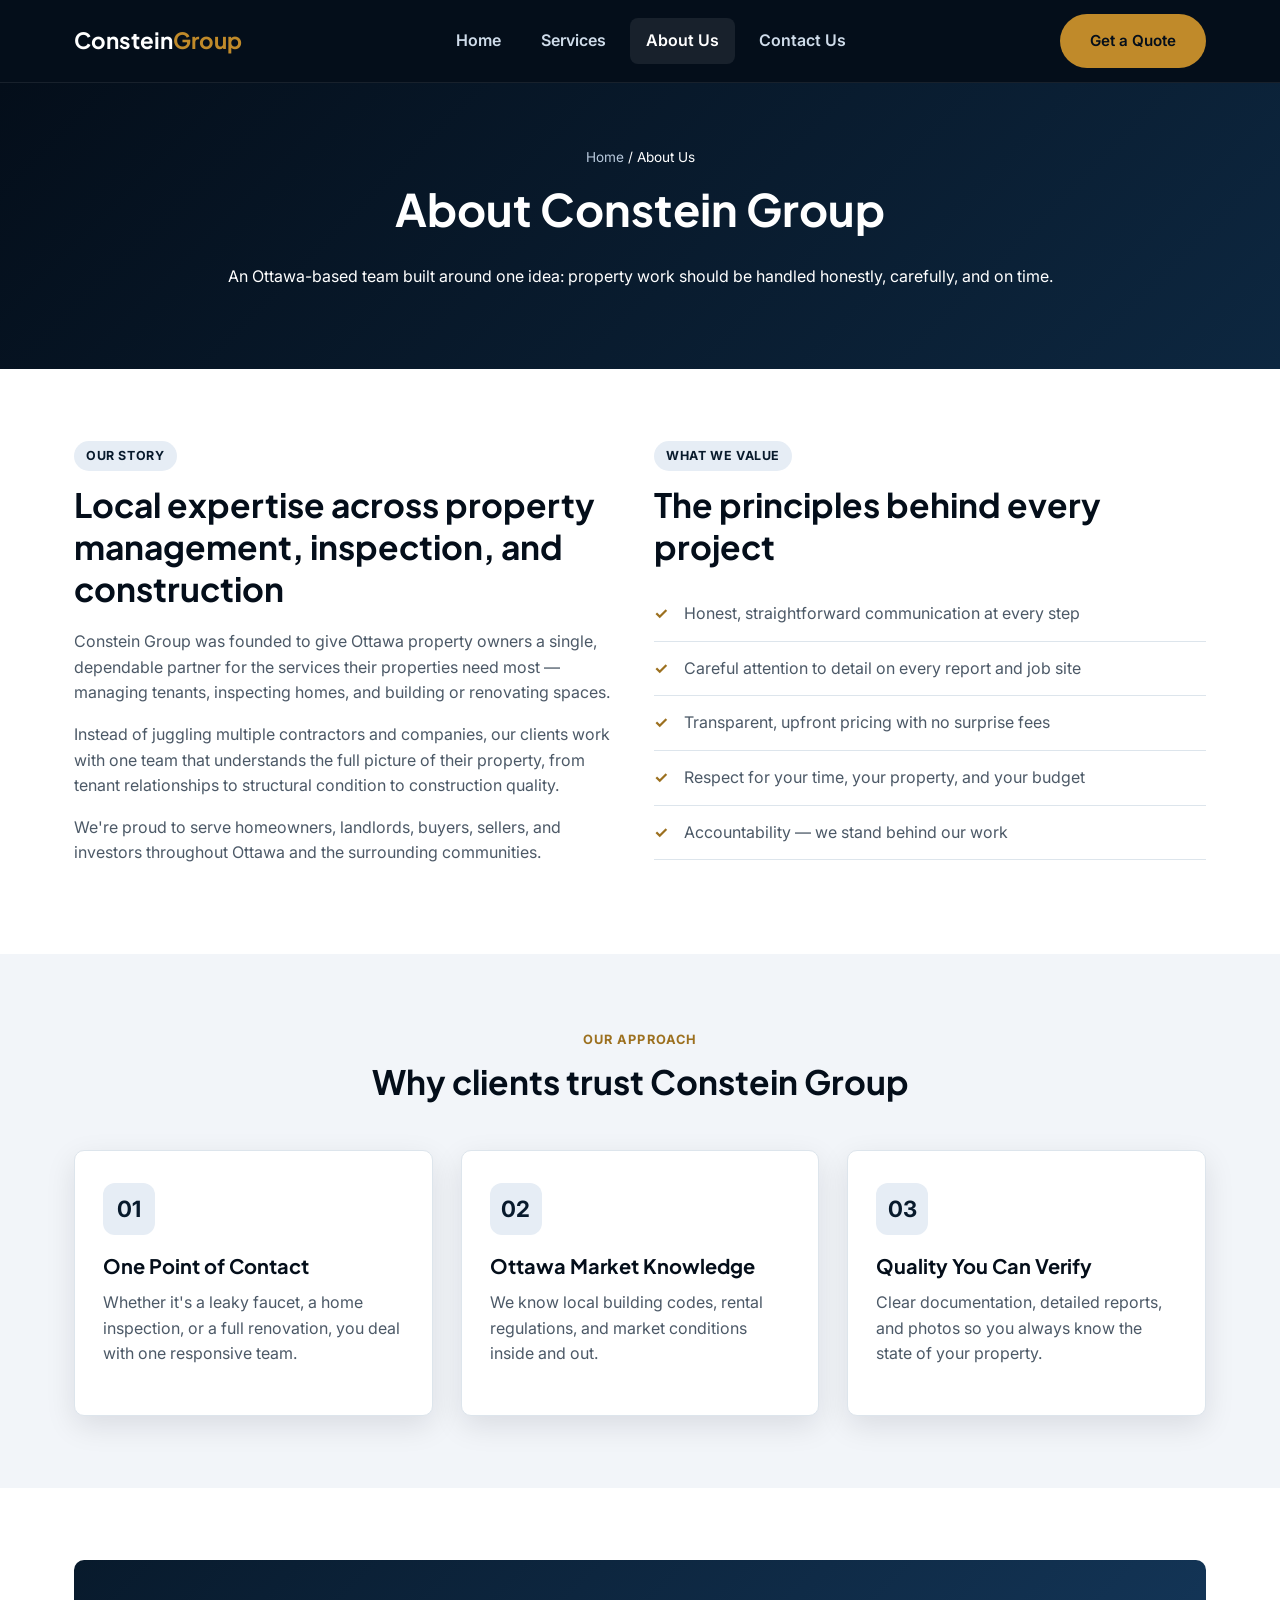
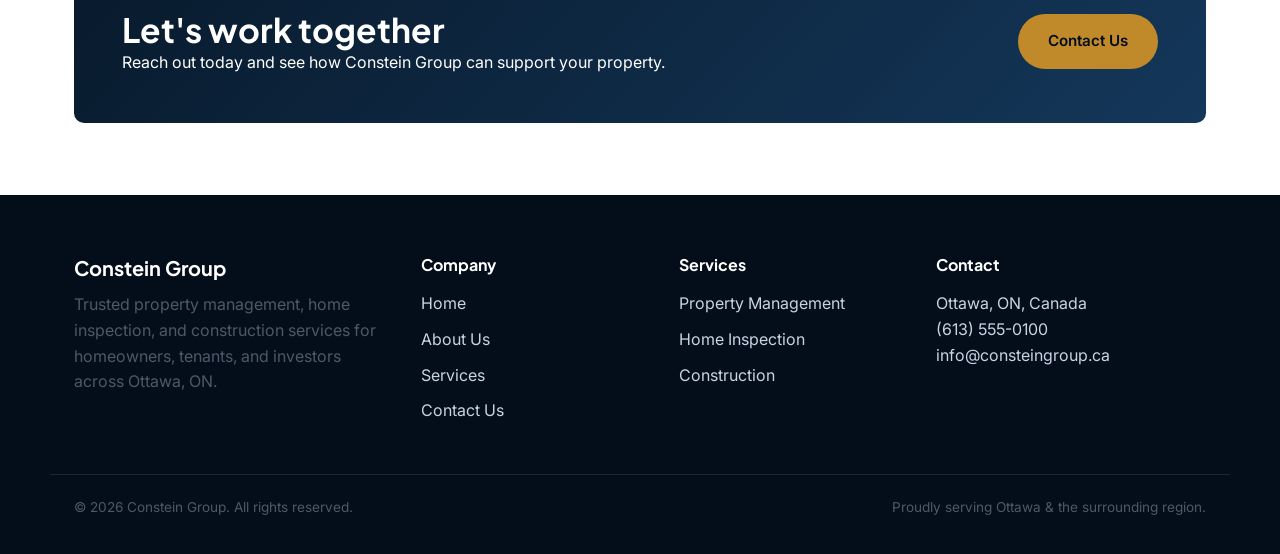
==== about.html @ 107b1545 "Add Constein Group static site: pages, SEO, dark navy theme" ====
<!DOCTYPE html>
<html lang="en-CA">
<head>
<meta charset="UTF-8">
<meta name="viewport" content="width=device-width, initial-scale=1.0">
<title>About Us | Constein Group — Ottawa Property Management & Construction</title>
<meta name="description" content="Learn about Constein Group, an Ottawa-based team delivering property management, home inspection, and construction services with honesty and attention to detail.">
<link rel="canonical" href="https://consteingroup.ca/about.html">
<meta property="og:type" content="website">
<meta property="og:title" content="About Us | Constein Group">
<meta property="og:description" content="An Ottawa-based team delivering property management, home inspection, and construction services.">
<meta property="og:url" content="https://consteingroup.ca/about.html">
<meta name="robots" content="index, follow">
<link rel="preconnect" href="https://fonts.googleapis.com">
<link rel="preconnect" href="https://fonts.gstatic.com" crossorigin>
<link rel="stylesheet" href="https://fonts.googleapis.com/css2?family=Inter:wght@400;500;600;700&family=Plus+Jakarta+Sans:wght@600;700;800&display=swap">
<link rel="stylesheet" href="css/style.css">
</head>
<body>
<a class="skip-link" href="#main">Skip to content</a>

<header class="site-header">
  <div class="container header-inner">
    <a href="index.html" class="logo">Constein<span>Group</span></a>
    <nav class="main-nav" id="main-nav" aria-label="Primary">
      <ul>
        <li><a href="index.html">Home</a></li>
        <li class="has-dropdown">
          <a href="services.html">Services</a>
          <ul class="dropdown">
            <li><a href="property-management.html">Property Management</a></li>
            <li><a href="home-inspection.html">Home Inspection</a></li>
            <li><a href="construction.html">Construction</a></li>
          </ul>
        </li>
        <li><a href="about.html">About Us</a></li>
        <li><a href="contact.html">Contact Us</a></li>
      </ul>
    </nav>
    <a href="contact.html" class="btn btn-accent header-cta">Get a Quote</a>
    <button class="nav-toggle" id="nav-toggle" aria-label="Toggle navigation menu" aria-expanded="false">
      <span></span><span></span><span></span>
    </button>
  </div>
</header>

<main id="main">
  <section class="page-hero">
    <div class="container">
      <p class="breadcrumbs"><a href="index.html">Home</a> / About Us</p>
      <h1>About Constein Group</h1>
      <p>An Ottawa-based team built around one idea: property work should be handled honestly, carefully, and on time.</p>
    </div>
  </section>

  <section class="section">
    <div class="container">
      <div class="grid-2">
        <div>
          <span class="badge">Our Story</span>
          <h2>Local expertise across property management, inspection, and construction</h2>
          <p>Constein Group was founded to give Ottawa property owners a single, dependable partner for the services their properties need most — managing tenants, inspecting homes, and building or renovating spaces.</p>
          <p>Instead of juggling multiple contractors and companies, our clients work with one team that understands the full picture of their property, from tenant relationships to structural condition to construction quality.</p>
          <p>We're proud to serve homeowners, landlords, buyers, sellers, and investors throughout Ottawa and the surrounding communities.</p>
        </div>
        <div>
          <span class="badge">What We Value</span>
          <h2>The principles behind every project</h2>
          <ul class="value-list">
            <li>Honest, straightforward communication at every step</li>
            <li>Careful attention to detail on every report and job site</li>
            <li>Transparent, upfront pricing with no surprise fees</li>
            <li>Respect for your time, your property, and your budget</li>
            <li>Accountability — we stand behind our work</li>
          </ul>
        </div>
      </div>
    </div>
  </section>

  <section class="section section-alt">
    <div class="container">
      <div class="section-head">
        <span class="eyebrow">Our approach</span>
        <h2>Why clients trust Constein Group</h2>
      </div>
      <div class="grid-3">
        <div class="card">
          <div class="icon">01</div>
          <h3>One Point of Contact</h3>
          <p>Whether it's a leaky faucet, a home inspection, or a full renovation, you deal with one responsive team.</p>
        </div>
        <div class="card">
          <div class="icon">02</div>
          <h3>Ottawa Market Knowledge</h3>
          <p>We know local building codes, rental regulations, and market conditions inside and out.</p>
        </div>
        <div class="card">
          <div class="icon">03</div>
          <h3>Quality You Can Verify</h3>
          <p>Clear documentation, detailed reports, and photos so you always know the state of your property.</p>
        </div>
      </div>
    </div>
  </section>

  <section class="section">
    <div class="container">
      <div class="cta-band">
        <div>
          <h2>Let's work together</h2>
          <p>Reach out today and see how Constein Group can support your property.</p>
        </div>
        <a href="contact.html" class="btn btn-accent">Contact Us</a>
      </div>
    </div>
  </section>
</main>

<footer class="site-footer">
  <div class="container footer-grid">
    <div>
      <h3>Constein Group</h3>
      <p>Trusted property management, home inspection, and construction services for homeowners, tenants, and investors across Ottawa, ON.</p>
    </div>
    <div>
      <h4>Company</h4>
      <ul>
        <li><a href="index.html">Home</a></li>
        <li><a href="about.html">About Us</a></li>
        <li><a href="services.html">Services</a></li>
        <li><a href="contact.html">Contact Us</a></li>
      </ul>
    </div>
    <div>
      <h4>Services</h4>
      <ul>
        <li><a href="property-management.html">Property Management</a></li>
        <li><a href="home-inspection.html">Home Inspection</a></li>
        <li><a href="construction.html">Construction</a></li>
      </ul>
    </div>
    <div>
      <h4>Contact</h4>
      <address>
        Ottawa, ON, Canada<br>
        <a href="tel:+16135550100">(613) 555-0100</a><br>
        <a href="mailto:info@consteingroup.ca">info@consteingroup.ca</a>
      </address>
    </div>
  </div>
  <div class="footer-bottom container">
    <p>&copy; <span id="year"></span> Constein Group. All rights reserved.</p>
    <p>Proudly serving Ottawa &amp; the surrounding region.</p>
  </div>
</footer>
<script src="js/main.js"></script>
</body>
</html>
---- css/style.css ----
/* =========================================================
   Constein Group — global stylesheet
   ========================================================= */

:root {
  --navy-900: #040e1a;
  --navy-800: #081a2c;
  --navy-700: #0d2740;
  --navy-600: #14375a;
  --navy-500: #1d4a73;
  --navy-100: #e6edf5;
  --navy-050: #f2f5f9;
  --accent: #c08a2a;
  --accent-dark: #9c701f;
  --text-main: #17212c;
  --text-muted: #4c5967;
  --white: #ffffff;
  --border: #dde5ec;
  --radius: 10px;
  --shadow: 0 10px 30px rgba(4, 14, 26, 0.1);
  --shadow-lg: 0 20px 50px rgba(4, 14, 26, 0.2);
  --max-width: 1180px;
  --font-heading: "Plus Jakarta Sans", "Segoe UI", Arial, sans-serif;
  --font-body: "Inter", "Segoe UI", Arial, sans-serif;
  --transition-fast: 0.18s ease;
  --transition-med: 0.35s cubic-bezier(0.22, 1, 0.36, 1);
}

* { box-sizing: border-box; }
html { scroll-behavior: smooth; }

body {
  margin: 0;
  font-family: var(--font-body);
  color: var(--text-main);
  background: var(--white);
  line-height: 1.6;
  -webkit-font-smoothing: antialiased;
}

h1, h2, h3, h4 {
  font-family: var(--font-heading);
  color: var(--navy-900);
  line-height: 1.25;
  margin: 0 0 0.6em;
}

h1 { font-size: clamp(2rem, 4vw, 2.8rem); }
h2 { font-size: clamp(1.6rem, 3vw, 2.1rem); }
h3 { font-size: 1.25rem; }

p { margin: 0 0 1em; color: var(--text-muted); }

a {
  color: var(--navy-600);
  text-decoration: none;
  transition: color var(--transition-fast), opacity var(--transition-fast);
}
a:hover, a:focus { color: var(--accent-dark); }

img { max-width: 100%; display: block; }

.container {
  max-width: var(--max-width);
  margin: 0 auto;
  padding: 0 24px;
}

.section { padding: 72px 0; }
.section-alt { background: var(--navy-050); }
.section-navy {
  background: linear-gradient(135deg, var(--navy-900), var(--navy-700));
  color: var(--white);
}
.section-navy h2, .section-navy p, .section-navy h3 { color: var(--white); }

.section-head { max-width: 700px; margin: 0 auto 3rem; text-align: center; }
.section-head .eyebrow {
  display: inline-block;
  color: var(--accent-dark);
  font-weight: 700;
  letter-spacing: 0.08em;
  text-transform: uppercase;
  font-size: 0.8rem;
  margin-bottom: 0.6rem;
}

/* Buttons */
.btn {
  display: inline-flex;
  align-items: center;
  gap: 8px;
  padding: 13px 28px;
  border-radius: 999px;
  font-weight: 600;
  font-size: 0.95rem;
  border: 2px solid transparent;
  cursor: pointer;
  transition: transform var(--transition-fast), background var(--transition-fast), color var(--transition-fast), box-shadow var(--transition-fast);
}
.btn:hover { transform: translateY(-2px); }
.btn:active { transform: translateY(0); }
.btn-accent {
  background: var(--accent);
  color: var(--navy-900);
}
.btn-accent:hover { background: var(--accent-dark); color: var(--white); box-shadow: 0 10px 24px rgba(192, 138, 42, 0.35); }
.btn-outline {
  background: transparent;
  border-color: var(--white);
  color: var(--white);
}
.btn-outline:hover { background: var(--white); color: var(--navy-900); }
.btn-navy {
  background: var(--navy-800);
  color: var(--white);
}
.btn-navy:hover { background: var(--navy-900); }
.btn-block { width: 100%; justify-content: center; }

/* =========================
   Header / Navigation
   ========================= */
.site-header {
  position: sticky;
  top: 0;
  z-index: 100;
  background: var(--navy-900);
  border-bottom: 1px solid rgba(255, 255, 255, 0.08);
  transition: box-shadow var(--transition-med);
}
.site-header.scrolled { box-shadow: 0 12px 30px rgba(4, 14, 26, 0.35); }
.header-inner {
  display: flex;
  align-items: center;
  justify-content: space-between;
  height: 82px;
  gap: 24px;
}
.logo {
  font-family: var(--font-heading);
  font-weight: 700;
  font-size: 1.4rem;
  color: var(--white);
  white-space: nowrap;
  transition: opacity var(--transition-fast);
}
.logo:hover { opacity: 0.85; color: var(--white); }
.logo span { color: var(--accent); }

.main-nav { flex: 1; }
.main-nav > ul {
  list-style: none;
  display: flex;
  gap: 8px;
  margin: 0;
  padding: 0;
  justify-content: center;
}
.main-nav > ul > li { position: relative; }
.main-nav > ul > li > a {
  display: block;
  padding: 10px 16px;
  font-weight: 600;
  color: #cfdcea;
  border-radius: 8px;
  transition: background var(--transition-fast), color var(--transition-fast);
}
.main-nav > ul > li > a:hover,
.main-nav > ul > li.active > a { background: rgba(255, 255, 255, 0.08); color: var(--white); }

.has-dropdown .dropdown {
  list-style: none;
  margin: 0;
  padding: 10px;
  position: absolute;
  top: calc(100% + 6px);
  left: 0;
  background: var(--navy-800);
  border: 1px solid rgba(255, 255, 255, 0.1);
  border-radius: var(--radius);
  box-shadow: var(--shadow-lg);
  min-width: 240px;
  opacity: 0;
  visibility: hidden;
  transform: translateY(6px);
  transition: opacity var(--transition-med), transform var(--transition-med), visibility var(--transition-med);
}
.has-dropdown:hover .dropdown,
.has-dropdown:focus-within .dropdown {
  opacity: 1;
  visibility: visible;
  transform: translateY(0);
}
.dropdown li a {
  display: block;
  padding: 10px 12px;
  border-radius: 8px;
  color: #cfdcea;
  font-weight: 500;
}
.dropdown li a:hover { background: rgba(255, 255, 255, 0.08); color: var(--white); }

.header-cta { white-space: nowrap; }

.nav-toggle {
  display: none;
  flex-direction: column;
  justify-content: center;
  gap: 5px;
  width: 42px;
  height: 42px;
  background: none;
  border: 1px solid rgba(255, 255, 255, 0.2);
  border-radius: 8px;
  cursor: pointer;
  transition: background var(--transition-fast);
}
.nav-toggle:hover { background: rgba(255, 255, 255, 0.08); }
.nav-toggle span {
  display: block;
  height: 2px;
  width: 20px;
  margin: 0 auto;
  background: var(--white);
  transition: all 0.2s ease;
}

/* =========================
   Hero
   ========================= */
.hero {
  background: linear-gradient(135deg, var(--navy-900) 0%, var(--navy-700) 55%, var(--navy-600) 100%);
  color: var(--white);
  padding: 88px 0;
}
.hero-inner {
  display: grid;
  grid-template-columns: 1.1fr 0.9fr;
  gap: 48px;
  align-items: center;
}
.hero h1, .hero p { color: var(--white); }
.hero .eyebrow {
  display: inline-block;
  background: rgba(201, 151, 46, 0.18);
  color: var(--accent);
  font-weight: 700;
  letter-spacing: 0.08em;
  text-transform: uppercase;
  font-size: 0.78rem;
  padding: 6px 14px;
  border-radius: 999px;
  margin-bottom: 18px;
}
.hero p.lead { font-size: 1.15rem; color: #d7e3ef; max-width: 540px; }
.hero-actions { display: flex; gap: 14px; margin-top: 28px; flex-wrap: wrap; }
.hero-stats {
  display: grid;
  grid-template-columns: repeat(3, 1fr);
  gap: 16px;
  margin-top: 40px;
  max-width: 480px;
}
.hero-stats div {
  background: rgba(255, 255, 255, 0.06);
  border: 1px solid rgba(255, 255, 255, 0.15);
  border-radius: var(--radius);
  padding: 16px;
  text-align: center;
}
.hero-stats strong { display: block; font-size: 1.6rem; color: var(--accent); font-family: var(--font-heading); }
.hero-stats span { font-size: 0.82rem; color: #cfdcea; }

.hero-panel {
  background: rgba(255, 255, 255, 0.06);
  border: 1px solid rgba(255, 255, 255, 0.16);
  border-radius: var(--radius);
  padding: 32px;
}
.hero-panel ul { list-style: none; margin: 0; padding: 0; }
.hero-panel li {
  display: flex;
  gap: 12px;
  padding: 12px 0;
  border-bottom: 1px solid rgba(255, 255, 255, 0.12);
  color: #e5edf5;
}
.hero-panel li:last-child { border-bottom: none; }
.hero-panel li .tick {
  color: var(--accent);
  font-weight: 700;
}

/* Page header for interior pages */
.page-hero {
  background: linear-gradient(135deg, var(--navy-900), var(--navy-700));
  color: var(--white);
  padding: 64px 0;
  text-align: center;
}
.page-hero h1, .page-hero p { color: var(--white); }
.breadcrumbs { font-size: 0.85rem; color: #b9cadd; margin-bottom: 12px; }
.breadcrumbs a { color: #b9cadd; }
.breadcrumbs a:hover { color: var(--accent); }

/* =========================
   Cards / grids
   ========================= */
.grid-3 {
  display: grid;
  grid-template-columns: repeat(3, 1fr);
  gap: 28px;
}
.grid-2 {
  display: grid;
  grid-template-columns: repeat(2, 1fr);
  gap: 28px;
}

.card {
  background: var(--white);
  border: 1px solid var(--border);
  border-radius: var(--radius);
  padding: 32px 28px;
  box-shadow: var(--shadow);
  transition: transform 0.2s ease, box-shadow 0.2s ease;
}
.card:hover { transform: translateY(-4px); box-shadow: var(--shadow-lg); }
.card .icon {
  width: 52px;
  height: 52px;
  border-radius: 12px;
  background: var(--navy-100);
  color: var(--navy-800);
  display: flex;
  align-items: center;
  justify-content: center;
  font-size: 1.4rem;
  margin-bottom: 18px;
  font-weight: 700;
}
.card ul { padding-left: 18px; color: var(--text-muted); margin: 0; }
.card-link { font-weight: 700; display: inline-block; margin-top: 8px; }

.service-card { text-align: left; }

.subservice-list {
  list-style: none;
  margin: 0;
  padding: 0;
  display: grid;
  gap: 20px;
}
.subservice-list li {
  background: var(--white);
  border: 1px solid var(--border);
  border-radius: var(--radius);
  padding: 24px 28px;
  box-shadow: var(--shadow);
  transition: transform var(--transition-fast), box-shadow var(--transition-fast), border-color var(--transition-fast);
}
.subservice-list li:hover {
  transform: translateY(-3px);
  box-shadow: var(--shadow-lg);
  border-color: var(--navy-500);
}
.subservice-list h3 { margin-bottom: 6px; }
.subservice-list h3::before {
  content: "";
  display: inline-block;
  width: 8px;
  height: 8px;
  background: var(--accent);
  border-radius: 50%;
  margin-right: 10px;
}

.process-steps {
  list-style: none;
  margin: 0;
  padding: 0;
  display: grid;
  grid-template-columns: repeat(4, 1fr);
  gap: 20px;
  counter-reset: step;
}
.process-steps li {
  counter-increment: step;
  background: var(--white);
  border: 1px solid var(--border);
  border-radius: var(--radius);
  padding: 26px 20px;
  text-align: center;
  transition: transform var(--transition-fast), box-shadow var(--transition-fast);
}
.process-steps li:hover { transform: translateY(-3px); box-shadow: var(--shadow); }
.process-steps li::before {
  content: counter(step);
  display: flex;
  align-items: center;
  justify-content: center;
  width: 40px;
  height: 40px;
  margin: 0 auto 14px;
  border-radius: 50%;
  background: var(--navy-900);
  color: var(--accent);
  font-family: var(--font-heading);
  font-weight: 700;
  transition: transform var(--transition-fast);
}
.process-steps li:hover::before { transform: scale(1.08); }

.value-list { list-style: none; margin: 0; padding: 0; }
.value-list li {
  padding: 14px 0;
  border-bottom: 1px solid var(--border);
  color: var(--text-muted);
  padding-left: 30px;
  position: relative;
}
.value-list li::before {
  content: "\2713";
  position: absolute;
  left: 0;
  color: var(--accent-dark);
  font-weight: 700;
}

.cta-band {
  background: linear-gradient(135deg, var(--navy-800), var(--navy-600));
  color: var(--white);
  border-radius: var(--radius);
  padding: 48px;
  display: flex;
  align-items: center;
  justify-content: space-between;
  gap: 24px;
  flex-wrap: wrap;
}
.cta-band h2, .cta-band p { color: var(--white); margin: 0; }

/* =========================
   Contact / form
   ========================= */
.contact-grid {
  display: grid;
  grid-template-columns: 1fr 1fr;
  gap: 48px;
  align-items: start;
}
.contact-form {
  background: var(--white);
  border: 1px solid var(--border);
  border-radius: var(--radius);
  padding: 36px;
  box-shadow: var(--shadow);
}
.form-row { margin-bottom: 20px; }
.form-row label {
  display: block;
  font-weight: 600;
  margin-bottom: 8px;
  color: var(--navy-900);
  font-size: 0.92rem;
}
.form-row input,
.form-row select,
.form-row textarea {
  width: 100%;
  padding: 12px 14px;
  border: 1px solid var(--border);
  border-radius: 8px;
  font-family: var(--font-body);
  font-size: 0.95rem;
  color: var(--text-main);
  background: var(--navy-050);
}
.form-row input:focus,
.form-row select:focus,
.form-row textarea:focus {
  outline: 2px solid var(--navy-500);
  outline-offset: 1px;
  background: var(--white);
}
.form-two { display: grid; grid-template-columns: 1fr 1fr; gap: 20px; }
.form-note { font-size: 0.82rem; color: var(--text-muted); margin-top: 8px; }

.contact-info-list { list-style: none; margin: 0 0 32px; padding: 0; }
.contact-info-list li {
  display: flex;
  gap: 16px;
  padding: 18px 0;
  border-bottom: 1px solid var(--border);
}
.contact-info-list .icon {
  width: 44px;
  height: 44px;
  flex-shrink: 0;
  border-radius: 10px;
  background: var(--navy-100);
  color: var(--navy-800);
  display: flex;
  align-items: center;
  justify-content: center;
  font-weight: 700;
}
.map-embed {
  border-radius: var(--radius);
  overflow: hidden;
  border: 1px solid var(--border);
  margin-top: 24px;
}
.map-embed iframe { width: 100%; height: 260px; border: 0; display: block; }

/* =========================
   Footer
   ========================= */
.site-footer {
  background: var(--navy-900);
  color: #c7d5e3;
  padding: 60px 0 0;
}
.footer-grid {
  display: grid;
  grid-template-columns: 1.4fr 1fr 1fr 1.2fr;
  gap: 32px;
  padding-bottom: 40px;
  border-bottom: 1px solid rgba(255, 255, 255, 0.1);
}
.site-footer h3, .site-footer h4 { color: var(--white); }
.site-footer h4 { font-size: 1rem; margin-bottom: 16px; }
.site-footer ul { list-style: none; margin: 0; padding: 0; }
.site-footer ul li { margin-bottom: 10px; }
.site-footer a { color: #c7d5e3; }
.site-footer a:hover { color: var(--accent); }
.site-footer address { font-style: normal; color: #c7d5e3; }
.footer-bottom {
  display: flex;
  justify-content: space-between;
  align-items: center;
  padding: 22px 24px;
  font-size: 0.85rem;
  color: #90a2b5;
  flex-wrap: wrap;
  gap: 10px;
}
.footer-bottom a { color: #90a2b5; }

/* =========================
   Utilities
   ========================= */
.text-center { text-align: center; }
.mt-2 { margin-top: 2rem; }
.badge {
  display: inline-block;
  background: var(--navy-100);
  color: var(--navy-800);
  font-weight: 700;
  font-size: 0.78rem;
  letter-spacing: 0.05em;
  text-transform: uppercase;
  padding: 5px 12px;
  border-radius: 999px;
  margin-bottom: 12px;
}

/* Scroll-reveal: fades/slides elements in once they enter the viewport (see js/main.js) */
.reveal {
  opacity: 0;
  transform: translateY(18px);
  transition: opacity 0.6s ease, transform 0.6s cubic-bezier(0.22, 1, 0.36, 1);
}
.reveal.in-view { opacity: 1; transform: translateY(0); }
.reveal-1.in-view { transition-delay: 0.06s; }
.reveal-2.in-view { transition-delay: 0.12s; }
.reveal-3.in-view { transition-delay: 0.18s; }
.reveal-4.in-view { transition-delay: 0.24s; }
.reveal-5.in-view { transition-delay: 0.3s; }
.reveal-6.in-view { transition-delay: 0.36s; }

.visually-hidden {
  position: absolute;
  width: 1px; height: 1px;
  overflow: hidden;
  clip: rect(0 0 0 0);
  white-space: nowrap;
}
.skip-link {
  position: absolute;
  left: -999px;
  top: 0;
  background: var(--navy-900);
  color: var(--white);
  padding: 10px 16px;
  z-index: 1000;
}
.skip-link:focus { left: 10px; top: 10px; }

/* =========================
   Responsive
   ========================= */
@media (max-width: 960px) {
  .hero-inner { grid-template-columns: 1fr; }
  .grid-3, .grid-2, .contact-grid, .footer-grid, .process-steps { grid-template-columns: 1fr 1fr; }
  .process-steps { grid-template-columns: repeat(2, 1fr); }
}

@media (max-width: 760px) {
  .main-nav, .header-cta { display: none; }
  .site-header.nav-open .main-nav {
    display: block;
    position: absolute;
    top: 82px;
    left: 0;
    right: 0;
    background: var(--navy-900);
    border-bottom: 1px solid rgba(255, 255, 255, 0.08);
    box-shadow: var(--shadow-lg);
    padding: 12px 24px 24px;
  }
  .site-header.nav-open .main-nav > ul { flex-direction: column; }
  .site-header.nav-open .has-dropdown .dropdown {
    position: static;
    opacity: 1;
    visibility: visible;
    transform: none;
    box-shadow: none;
    border: none;
    margin-top: 4px;
    display: block;
  }
  .site-header.nav-open .header-cta {
    display: inline-flex;
    margin: 16px 24px 20px;
  }
  .nav-toggle { display: flex; }
  .grid-3, .grid-2, .contact-grid, .footer-grid, .process-steps, .form-two { grid-template-columns: 1fr; }
  .cta-band { flex-direction: column; text-align: center; }
  .section { padding: 52px 0; }
}
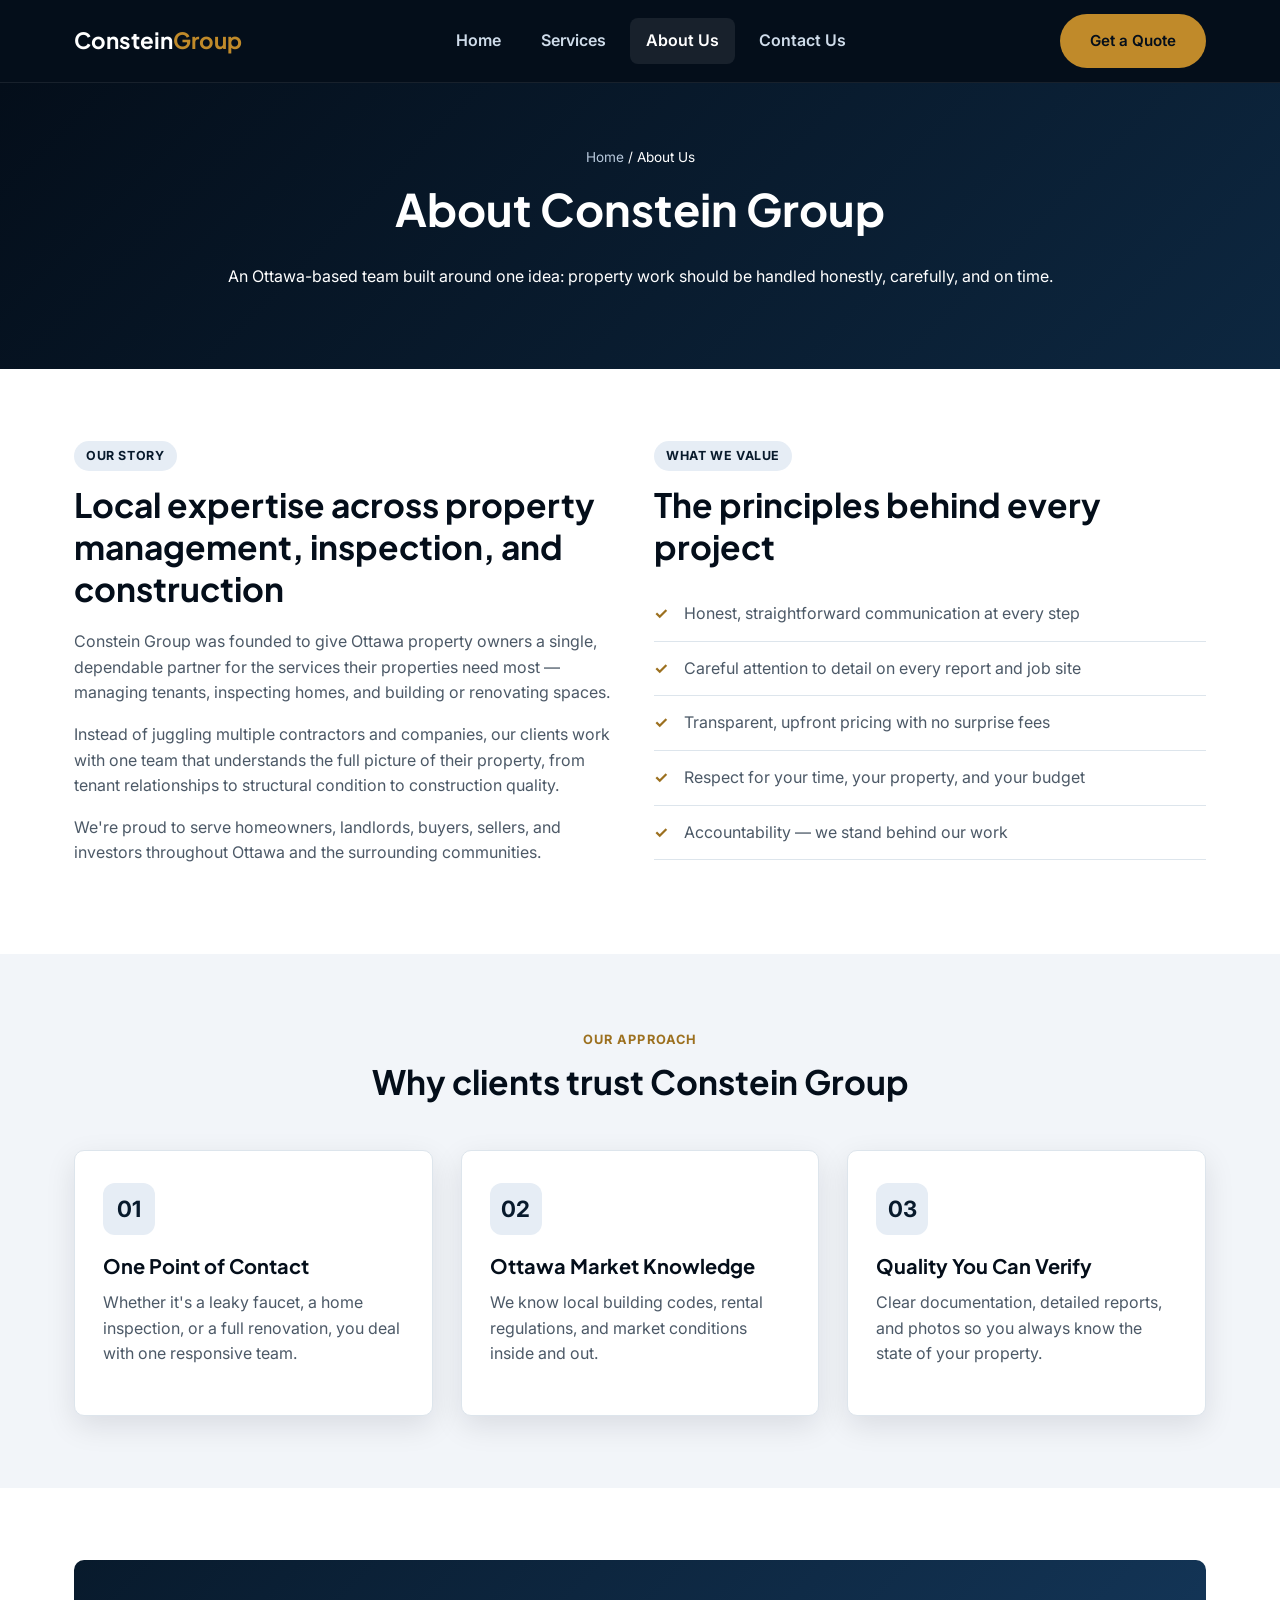
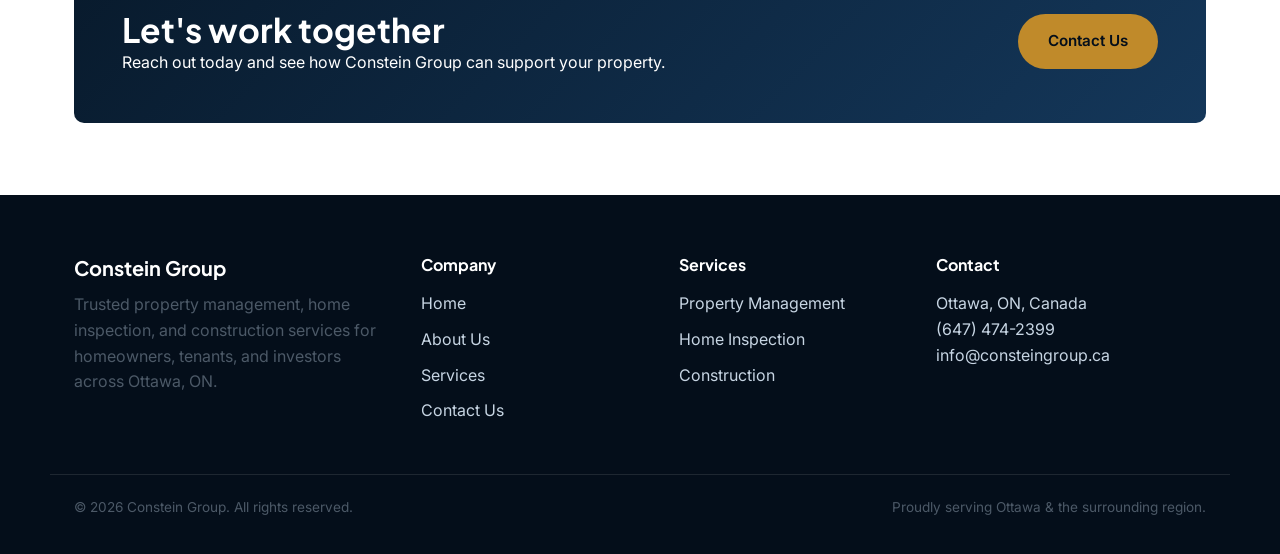
==== commit 37dc4c94: "Update contact phone number" ====
--- a/about.html
+++ b/about.html
@@ -144,7 +144,7 @@
       <h4>Contact</h4>
       <address>
         Ottawa, ON, Canada<br>
-        <a href="tel:+16135550100">(613) 555-0100</a><br>
+        <a href="tel:+16474742399">(647) 474-2399</a><br>
         <a href="mailto:info@consteingroup.ca">info@consteingroup.ca</a>
       </address>
     </div>
--- a/css/style.css
+++ b/css/style.css
@@ -486,6 +486,15 @@
 }
 .form-two { display: grid; grid-template-columns: 1fr 1fr; gap: 20px; }
 .form-note { font-size: 0.82rem; color: var(--text-muted); margin-top: 8px; }
+.form-status {
+  margin: 16px 0 0;
+  padding: 12px 14px;
+  border-radius: 8px;
+  font-weight: 600;
+}
+.form-status.is-success { background: #e8f5ed; color: #17643a; }
+.form-status.is-error { background: #fff0ee; color: #9a271d; }
+.contact-form button:disabled { cursor: wait; opacity: 0.72; }
 
 .contact-info-list { list-style: none; margin: 0 0 32px; padding: 0; }
 .contact-info-list li {
